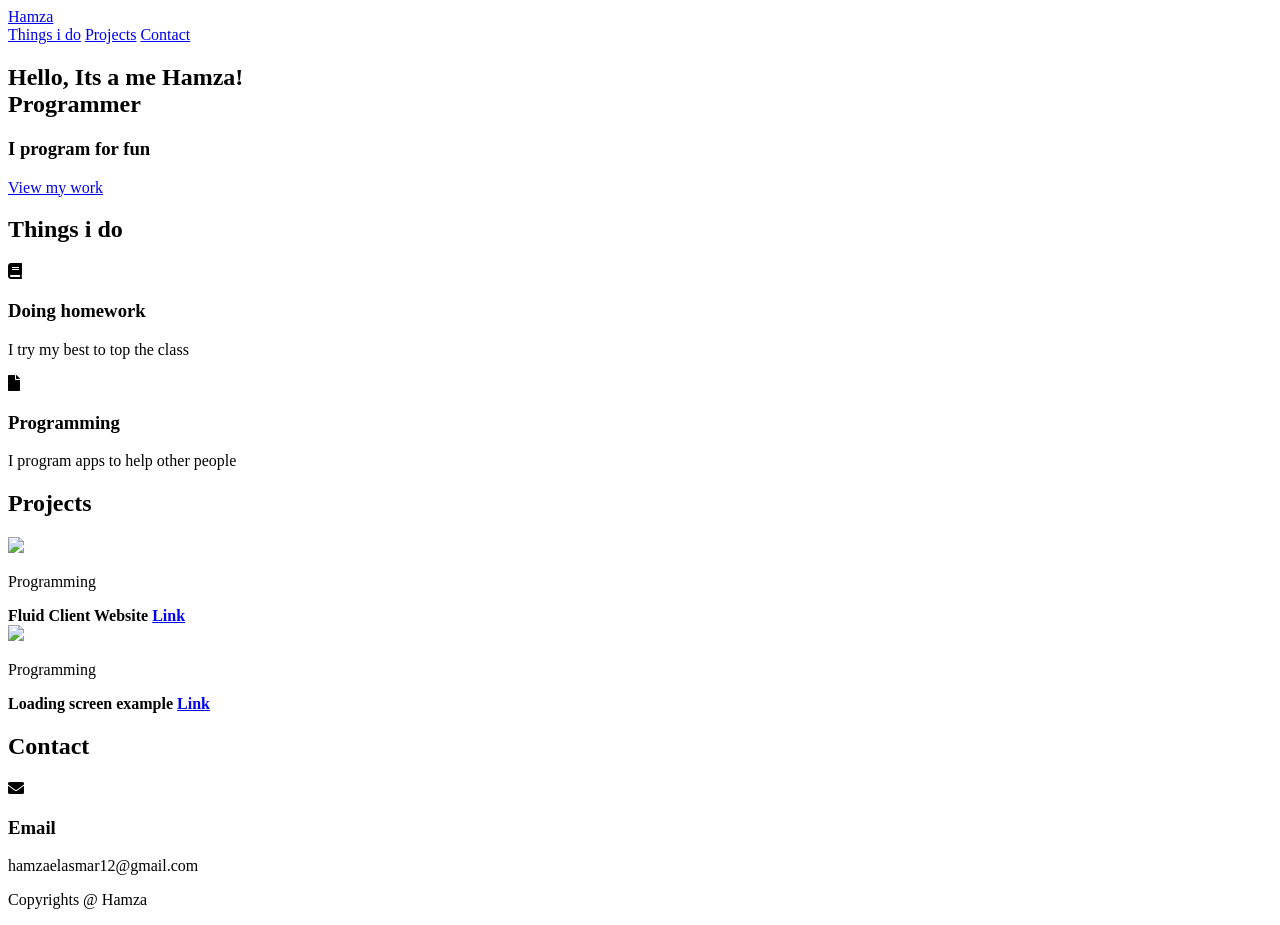
==== index.html @ 7d9ffa59 "Add files via upload" ====
<!DOCTYPE html>
<html lang="en">
<head>
    <meta charset="UTF-8">
    <meta http-equiv="X-UA-Compatible" content="IE=edge">
    <meta name="viewport" content="width=device-width, initial-scale=1.0">
    <link rel="stylesheet" href="https://cdnjs.cloudflare.com/ajax/libs/font-awesome/5.15.4/css/all.min.css">
    <link rel="stylesheet" href="assests/style.css">
    <link rel="shortcut icon" href="assests/favicon.ico" type="image/x-icon">
    <link rel="icon" href="assests/favicon.ico" type="image/x-icon">
    <title>Hamza</title>
</head>
<body>
    
    <header>
        <a href="#" class="logo">Hamza</a>
        <nav class="navigation">
            <a href="#services">Things i do</a>
           <a href="#projects">Projects</a>
           <a href="#contact">Contact</a> 
        </nav>
    </header>
    
    
    <section class="main">
    <div>
        <h2>Hello, Its a me Hamza!<br><span>Programmer</span></h2>
        <h3>I program for fun</h3>
        <a href="#projects" class="main-btn">View my work</a>
        <div class="social-icons"></div>  
    </div>
    </section>




    <section class="cards" id="services">
        <h2 class="title">Things i do</h2>
        <div class="content">
        <div class="card">
            <div class="icon">
                <i class="fas fa-book"></i>
            </div>
            <div class="info">
                <h3>Doing homework</h3>
                <p>I try my best to top the class</p>
            </div>
        </div>
        <div class="card">
            <div class="icon">
                <i class="fas fa-file"></i>
            </div>
            <div class="info">
                <h3>Programming</h3>
                <p>I program apps to help other people</p>
            </div>
        </div>
    </section>

    <section class="projects" id="projects">
        <h2 class="title">Projects</h2>
        <div class="content">
            <div class="project-card">
                <div class="project-image">
                    <img src="assests/images/fluid.png" />
                </div><div class="project-info">
                    <p class="project-category">Programming</p>
                    <strong class="project-title">
                        <span>Fluid Client Website</span>
                        <a href="https://rlyvision.github.io/fluid/index.html" class="Download" target="_blank">Link</a>
                    </strong>
                </div>
            </div>
            <div class="project-card">
                <div class="project-image">
                    <img src="assests/images/pear.png" />
                </div><div class="project-info">
                    <p class="project-category">Programming</p>
                    <strong class="project-title">
                        <span>Loading screen example</span>
                        <a href="https://rlyvision.github.io/load/index.html" class="Download" target="_blank">Link</a>
                    </strong>
                </div>
            </div>
        </div>
    </section>

    <section class="cards contact" id="contact">
        <h2 class="title">Contact</h2>
        <div class="content">
            <div class="card">
                <div class="icon">
                    <i class="fas fa-envelope"></i>
                </div>
                <div class="info">
                    <h3>Email</h3>
                    <p>hamzaelasmar12@gmail.com</p>
                </div>
            </div>
        </div>
    </section>

    <footer class="footer">
        <p class="footer-title">Copyrights @ <span>Hamza</span></p>
        <div class="social-icons"></div>
    </footer>


</body>
</html>
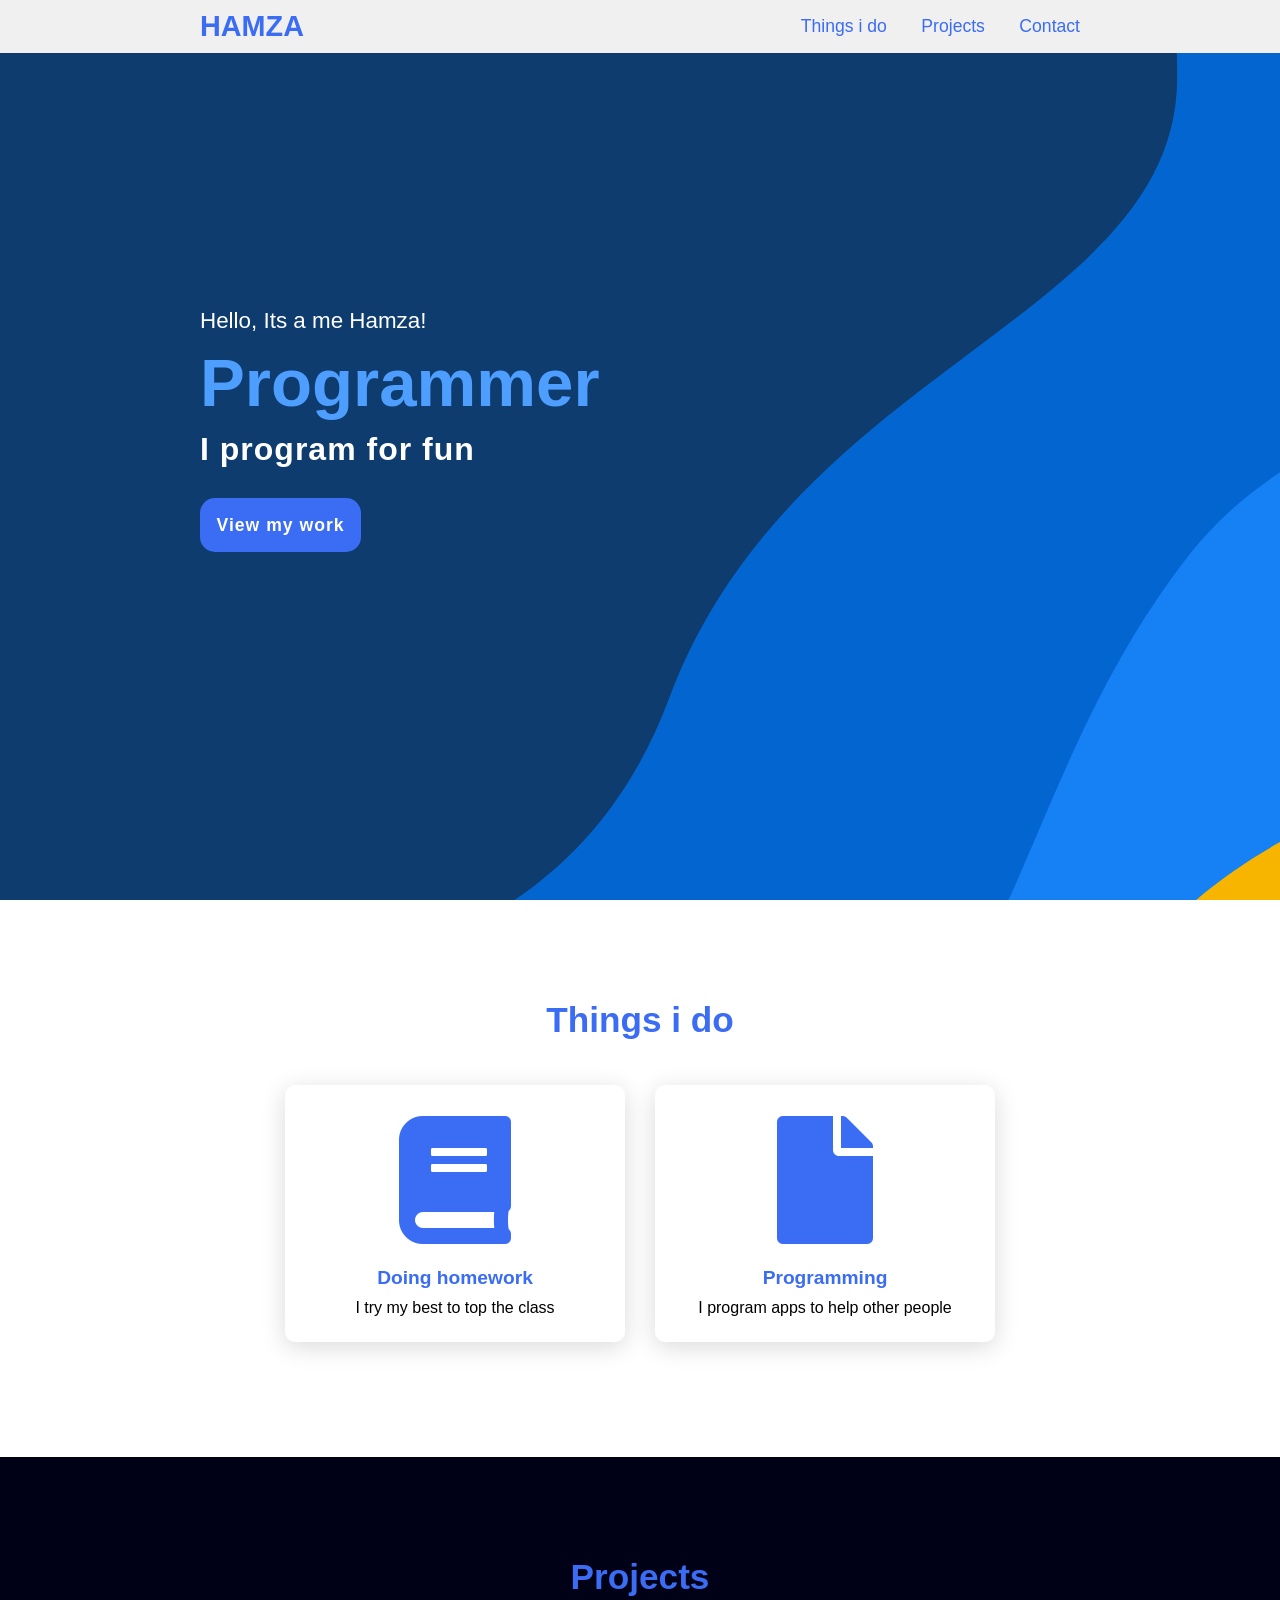
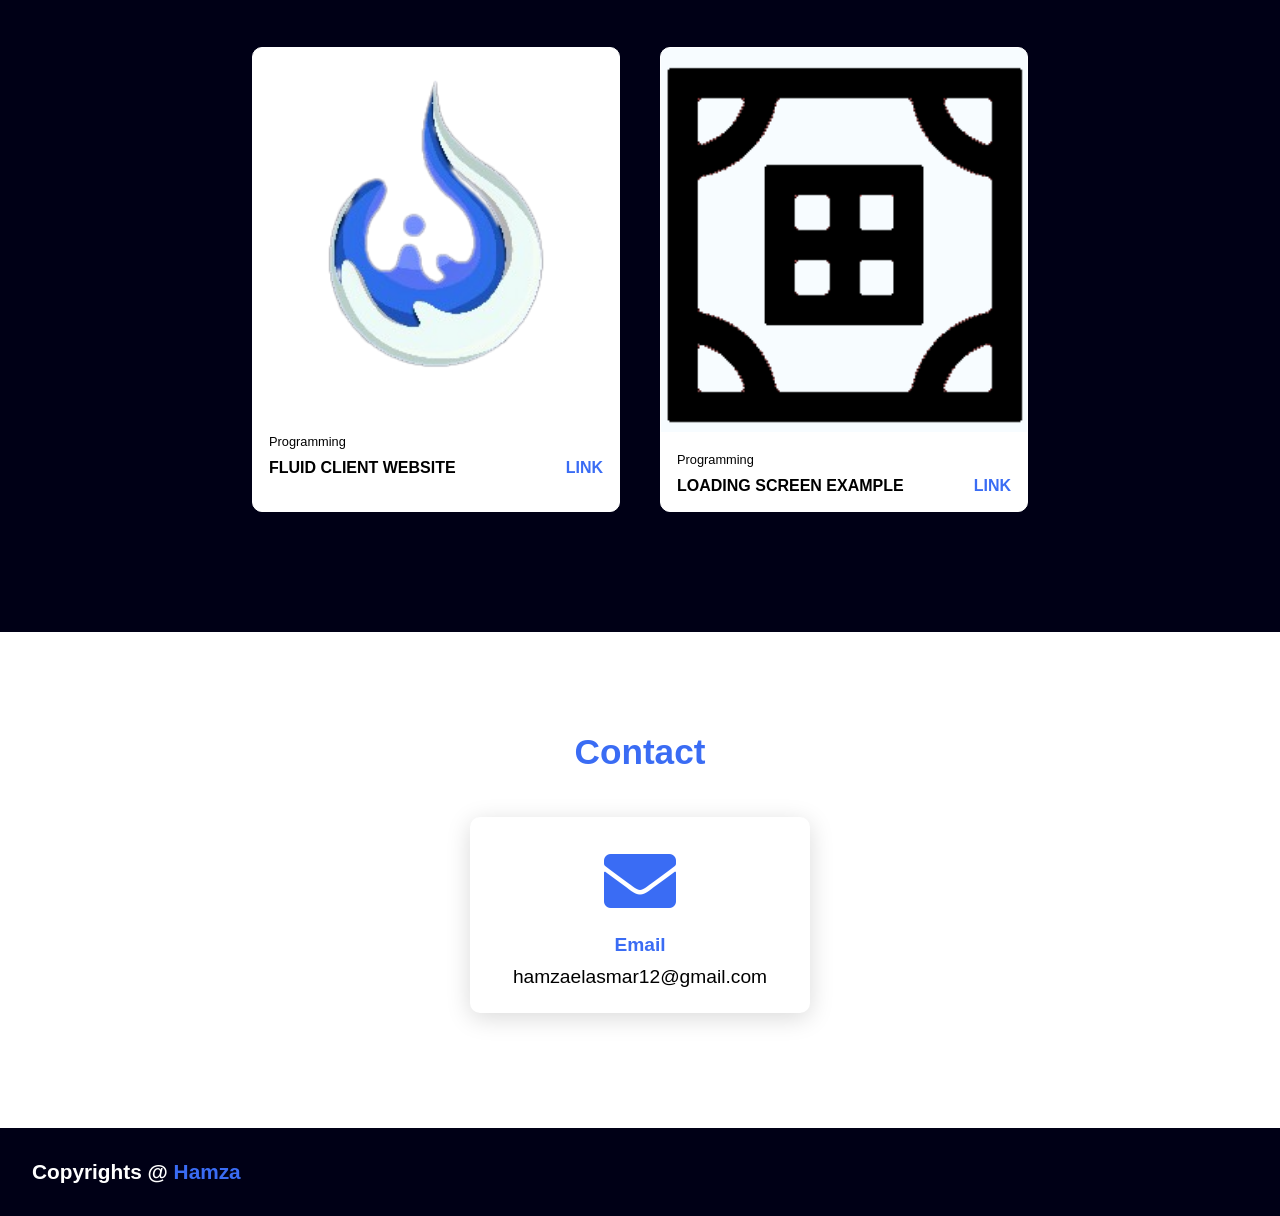
==== commit 23c711a2: "Update index.html" ====
--- a/index.html
+++ b/index.html
@@ -5,9 +5,9 @@
     <meta http-equiv="X-UA-Compatible" content="IE=edge">
     <meta name="viewport" content="width=device-width, initial-scale=1.0">
     <link rel="stylesheet" href="https://cdnjs.cloudflare.com/ajax/libs/font-awesome/5.15.4/css/all.min.css">
-    <link rel="stylesheet" href="assests/style.css">
-    <link rel="shortcut icon" href="assests/favicon.ico" type="image/x-icon">
-    <link rel="icon" href="assests/favicon.ico" type="image/x-icon">
+    <link rel="stylesheet" href="https://rlyvision.github.io/assets/style.css">
+    <link rel="shortcut icon" href="https://rlyvision.github.io/assets/favicon.ico" type="image/x-icon">
+    <link rel="icon" href="https://rlyvision.github.io/assets/favicon.ico" type="image/x-icon">
     <title>Hamza</title>
 </head>
 <body>
@@ -62,7 +62,7 @@
         <div class="content">
             <div class="project-card">
                 <div class="project-image">
-                    <img src="assests/images/fluid.png" />
+                    <img src="https://rlyvision.github.io/assets/images/fluid.png" />
                 </div><div class="project-info">
                     <p class="project-category">Programming</p>
                     <strong class="project-title">
@@ -73,7 +73,7 @@
             </div>
             <div class="project-card">
                 <div class="project-image">
-                    <img src="assests/images/pear.png" />
+                    <img src="https://rlyvision.github.io/assets/images/pear.png" />
                 </div><div class="project-info">
                     <p class="project-category">Programming</p>
                     <strong class="project-title">
@@ -107,4 +107,4 @@
 
 
 </body>
-</html>+</html>
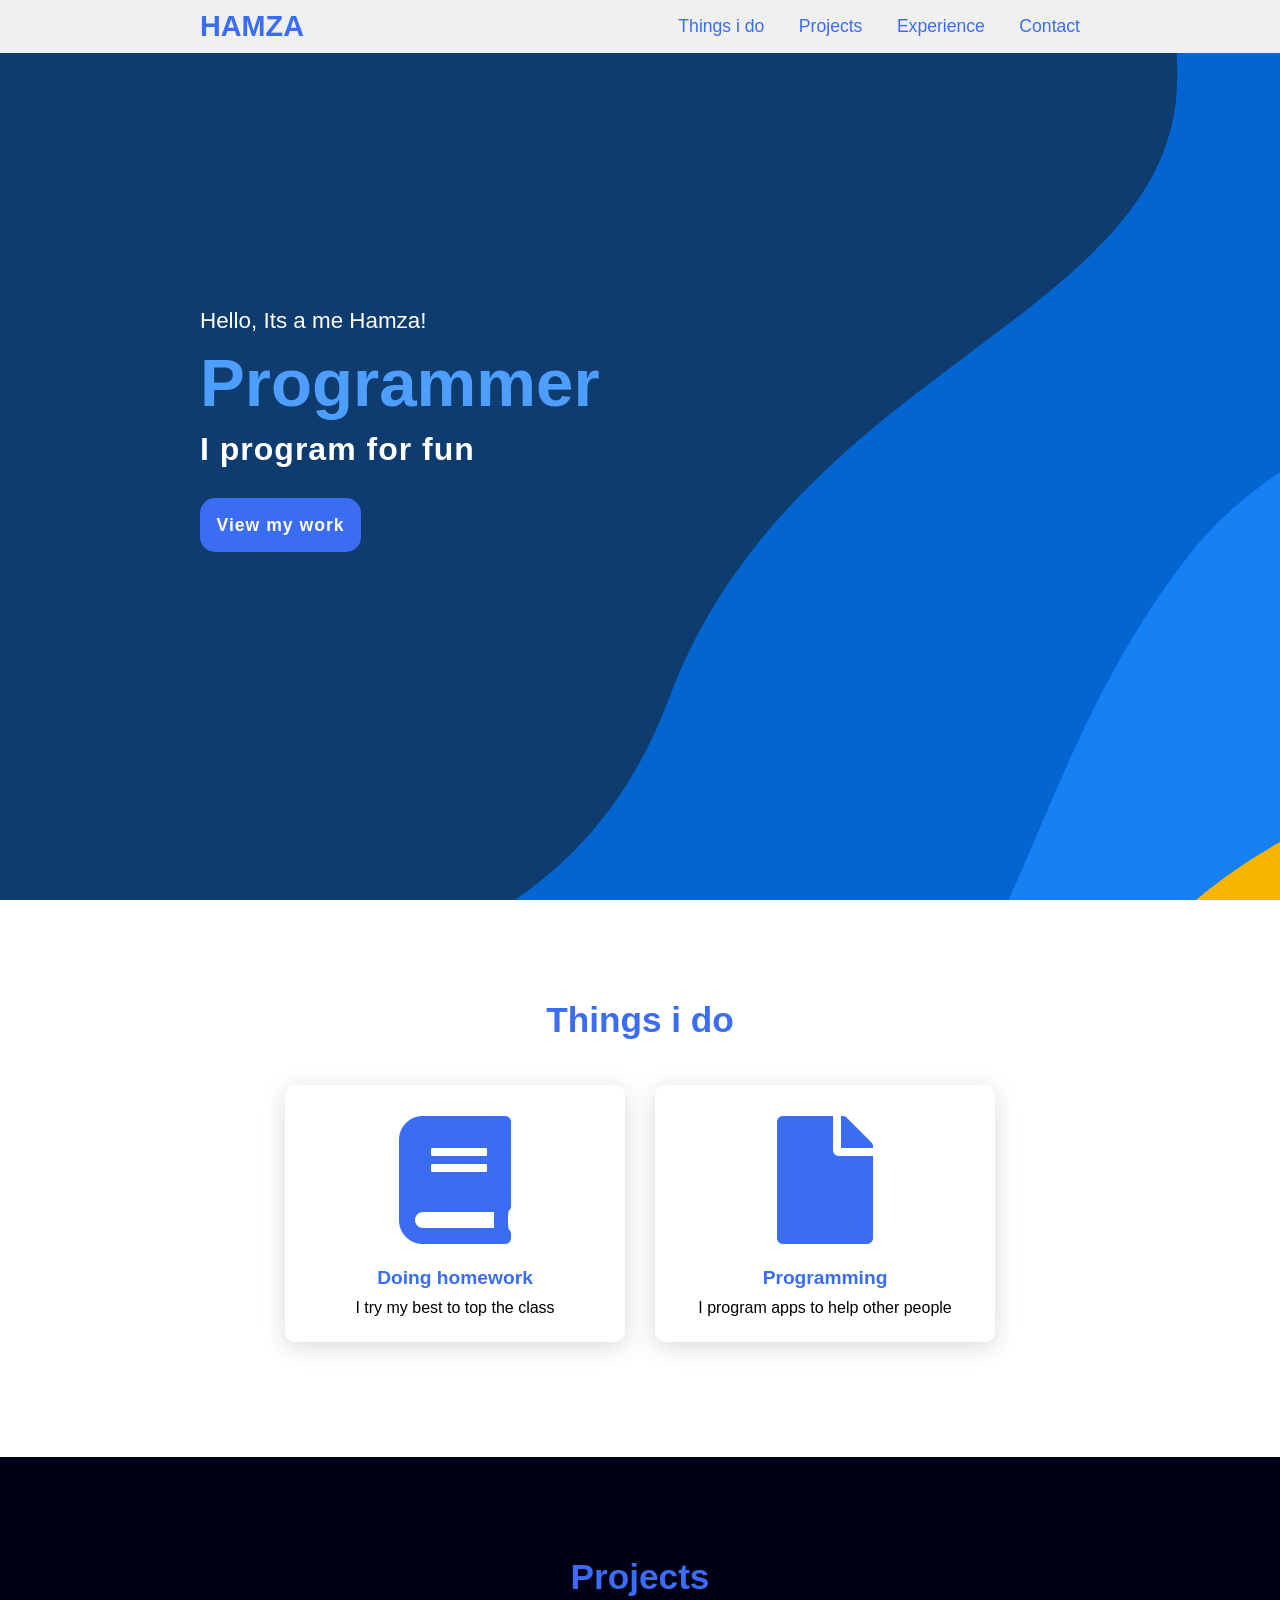
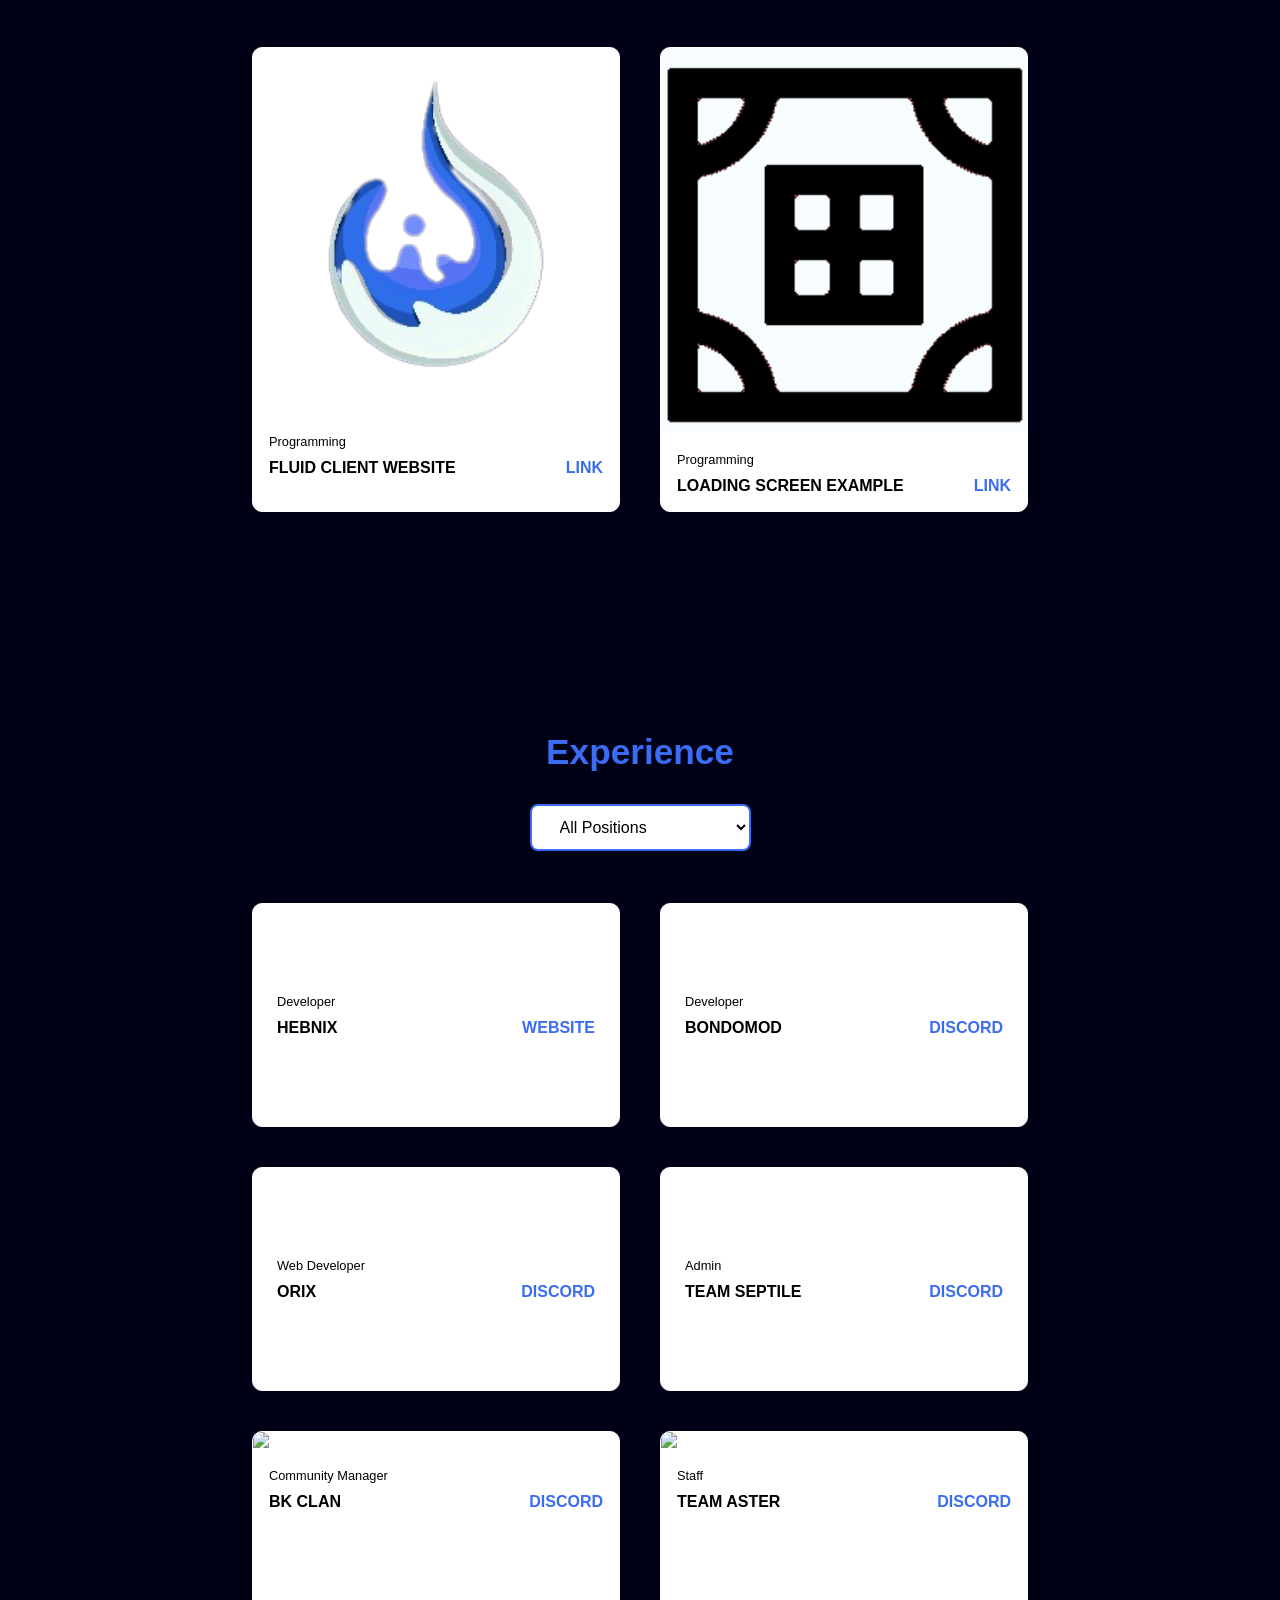
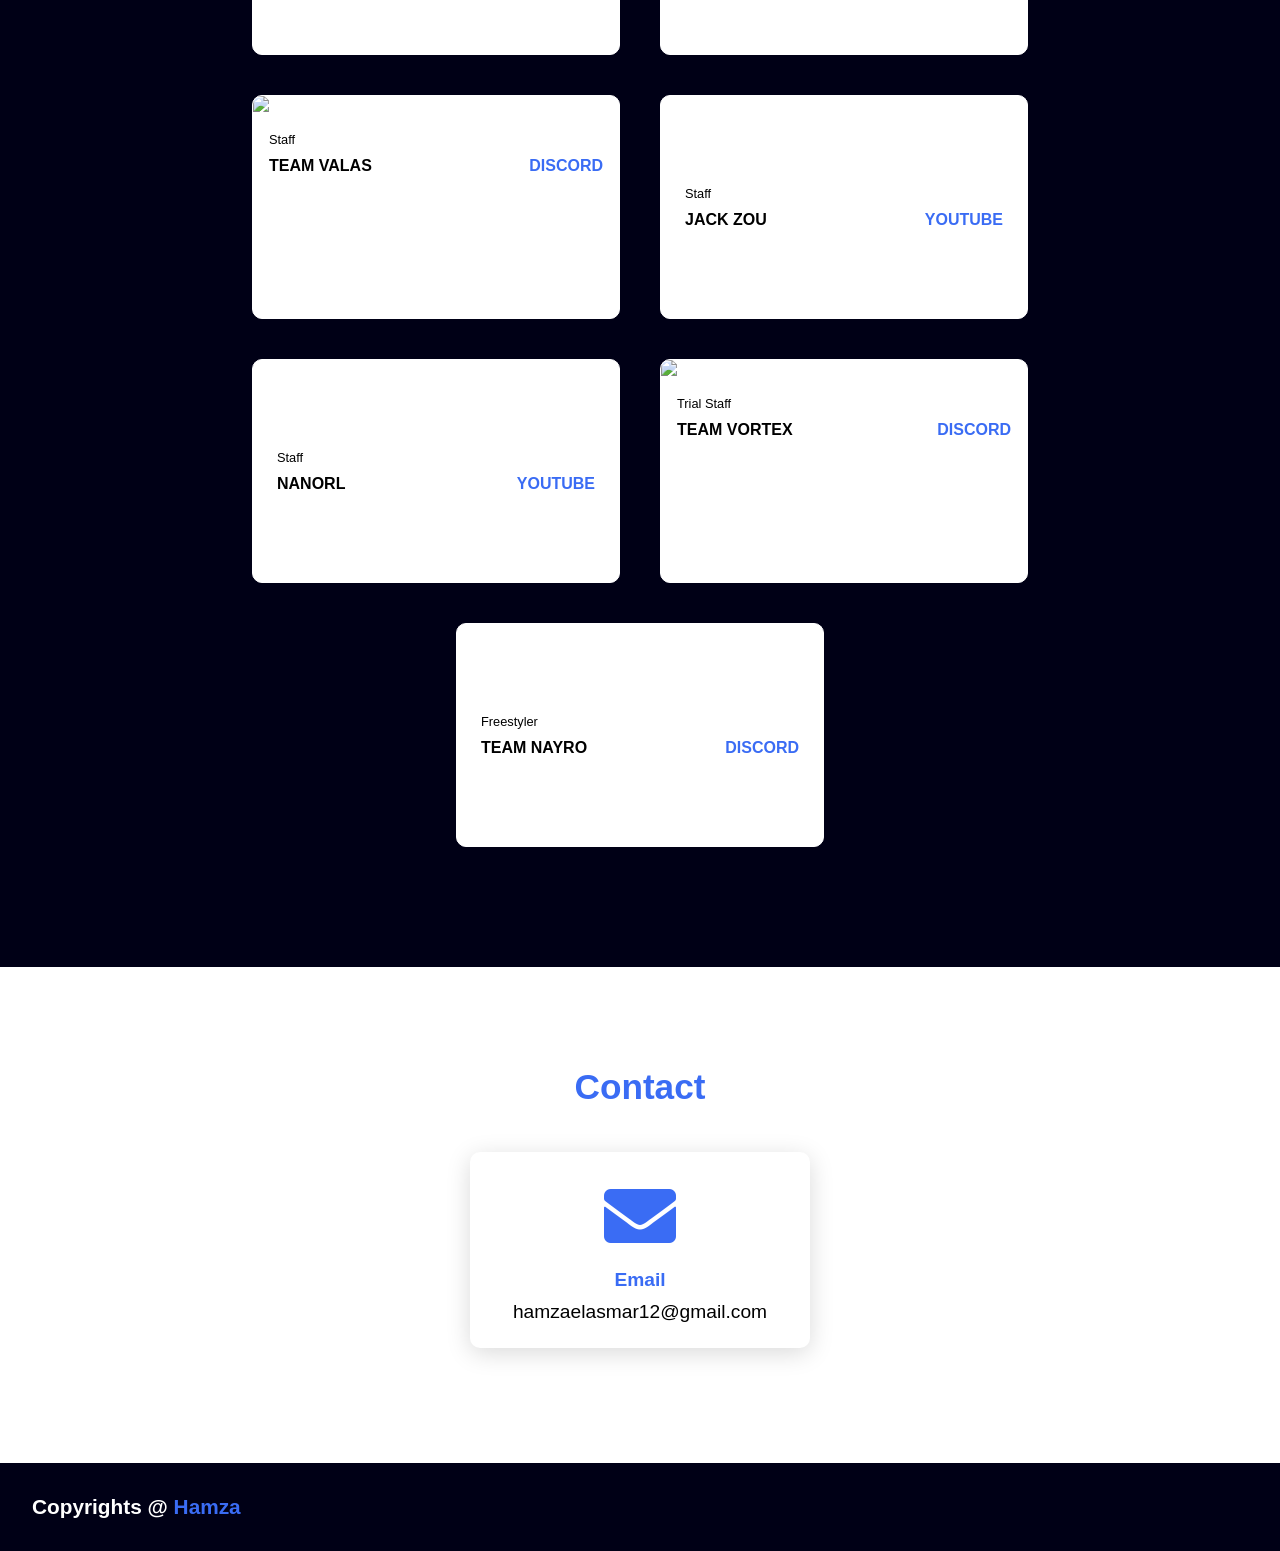
==== commit 32086bbb: "Add Experience section with filterable positions and images - Added new Experience section with drop" ====
--- a/index.html
+++ b/index.html
@@ -8,6 +8,40 @@
     <link rel="stylesheet" href="https://rlyvision.github.io/assets/style.css">
     <link rel="shortcut icon" href="https://rlyvision.github.io/assets/favicon.ico" type="image/x-icon">
     <link rel="icon" href="https://rlyvision.github.io/assets/favicon.ico" type="image/x-icon">
+    <style>
+        .project-card.no-image {
+            display: flex;
+            align-items: center;
+            justify-content: center;
+        }
+        .project-card.no-image .project-info {
+            width: 100%;
+            padding: 1.5rem;
+        }
+        .filter-container {
+            display: flex;
+            justify-content: center;
+            margin: 2rem 0;
+        }
+        .position-dropdown {
+            padding: 0.75rem 1.5rem;
+            font-size: 1rem;
+            border: 2px solid #3a6cf4;
+            border-radius: 8px;
+            background: #fff;
+            color: #000;
+            cursor: pointer;
+            outline: none;
+            transition: all 0.3s ease;
+        }
+        .position-dropdown:hover {
+            background: #3a6cf4;
+            color: #fff;
+        }
+        .project-card.hidden {
+            display: none;
+        }
+    </style>
     <title>Hamza</title>
 </head>
 <body>
@@ -17,7 +51,8 @@
         <nav class="navigation">
             <a href="#services">Things i do</a>
            <a href="#projects">Projects</a>
-           <a href="#contact">Contact</a> 
+           <a href="#experience">Experience</a>
+           <a href="#contact">Contact</a>
         </nav>
     </header>
     
@@ -85,6 +120,130 @@
         </div>
     </section>
 
+    <section class="projects experience" id="experience">
+        <h2 class="title">Experience</h2>
+        <div class="filter-container">
+            <select id="position-filter" class="position-dropdown">
+                <option value="all">All Positions</option>
+                <option value="developer">Developer</option>
+                <option value="admin">Admin</option>
+                <option value="community-manager">Community Manager</option>
+                <option value="staff">Staff</option>
+                <option value="trial-staff">Trial Staff</option>
+                <option value="freestyler">Freestyler</option>
+            </select>
+        </div>
+        <div class="content">
+            <div class="project-card no-image" data-position="developer">
+                <div class="project-info">
+                    <p class="project-category">Developer</p>
+                    <strong class="project-title">
+                        <span>Hebnix</span>
+                        <a href="https://hebnix.com" class="Download" target="_blank">Website</a>
+                    </strong>
+                </div>
+            </div>
+            <div class="project-card no-image" data-position="developer">
+                <div class="project-info">
+                    <p class="project-category">Developer</p>
+                    <strong class="project-title">
+                        <span>BondoMod</span>
+                        <a href="https://discord.gg/tUHVxGJCnN" class="Download" target="_blank">Discord</a>
+                    </strong>
+                </div>
+            </div>
+            <div class="project-card no-image" data-position="developer">
+                <div class="project-info">
+                    <p class="project-category">Web Developer</p>
+                    <strong class="project-title">
+                        <span>Orix</span>
+                        <a href="https://discord.gg/SbWk3Rh8n" class="Download" target="_blank">Discord</a>
+                    </strong>
+                </div>
+            </div>
+            <div class="project-card no-image" data-position="admin">
+                <div class="project-info">
+                    <p class="project-category">Admin</p>
+                    <strong class="project-title">
+                        <span>Team Septile</span>
+                        <a href="https://discord.gg/B6XRDGDJGy" class="Download" target="_blank">Discord</a>
+                    </strong>
+                </div>
+            </div>
+            <div class="project-card" data-position="community-manager">
+                <div class="project-image">
+                    <img src="https://rlyvision.github.io/assets/images/bk.png" />
+                </div><div class="project-info">
+                    <p class="project-category">Community Manager</p>
+                    <strong class="project-title">
+                        <span>BK Clan</span>
+                        <a href="https://discord.gg/2BgHgH7ue" class="Download" target="_blank">Discord</a>
+                    </strong>
+                </div>
+            </div>
+            <div class="project-card" data-position="staff">
+                <div class="project-image">
+                    <img src="https://rlyvision.github.io/assets/images/aster.png" />
+                </div><div class="project-info">
+                    <p class="project-category">Staff</p>
+                    <strong class="project-title">
+                        <span>Team Aster</span>
+                        <a href="https://discord.gg/umJ6AG9Y7J" class="Download" target="_blank">Discord</a>
+                    </strong>
+                </div>
+            </div>
+            <div class="project-card" data-position="staff">
+                <div class="project-image">
+                    <img src="https://rlyvision.github.io/assets/images/valas.png" />
+                </div><div class="project-info">
+                    <p class="project-category">Staff</p>
+                    <strong class="project-title">
+                        <span>Team Valas</span>
+                        <a href="https://discord.gg/yWTp6pGJkG" class="Download" target="_blank">Discord</a>
+                    </strong>
+                </div>
+            </div>
+            <div class="project-card no-image" data-position="staff">
+                <div class="project-info">
+                    <p class="project-category">Staff</p>
+                    <strong class="project-title">
+                        <span>Jack Zou</span>
+                        <a href="https://www.youtube.com/@Jack_Zou_RL" class="Download" target="_blank">Youtube</a>
+                    </strong>
+                </div>
+            </div>
+            <div class="project-card no-image" data-position="staff">
+                <div class="project-info">
+                    <p class="project-category">Staff</p>
+                    <strong class="project-title">
+                        <span>NanoRL</span>
+                        <a href="https://www.youtube.com/@Nanorl9" class="Download" target="_blank">Youtube</a>
+                    </strong>
+                </div>
+            </div>
+            <div class="project-card" data-position="trial-staff">
+                <div class="project-image">
+                    <img src="https://rlyvision.github.io/assets/images/vortex.png" />
+                </div><div class="project-info">
+                    <p class="project-category">Trial Staff</p>
+                    <strong class="project-title">
+                        <span>Team Vortex</span>
+                        <a href="https://discord.gg/D6XURHdUYd" class="Download" target="_blank">Discord</a>
+                    </strong>
+                </div>
+            </div>
+            <div class="project-card no-image" data-position="freestyler">
+                <div class="project-info">
+                    <p class="project-category">Freestyler</p>
+                    <strong class="project-title">
+                        <span>Team Nayro</span>
+                        <a href="https://discord.gg/D6XURHdUYd" class="Download" target="_blank">Discord</a>
+                    </strong>
+                </div>
+            </div>
+        </div>
+    </section>
+
     <section class="cards contact" id="contact">
         <h2 class="title">Contact</h2>
         <div class="content">
@@ -105,6 +264,24 @@
         <div class="social-icons"></div>
     </footer>
 
+    <script>
+        document.getElementById('position-filter').addEventListener('change', function() {
+            const selectedPosition = this.value;
+            const cards = document.querySelectorAll('.experience .project-card');
+
+            cards.forEach(card => {
+                if (selectedPosition === 'all') {
+                    card.classList.remove('hidden');
+                } else {
+                    if (card.getAttribute('data-position') === selectedPosition) {
+                        card.classList.remove('hidden');
+                    } else {
+                        card.classList.add('hidden');
+                    }
+                }
+            });
+        });
+    </script>
 
 </body>
 </html>
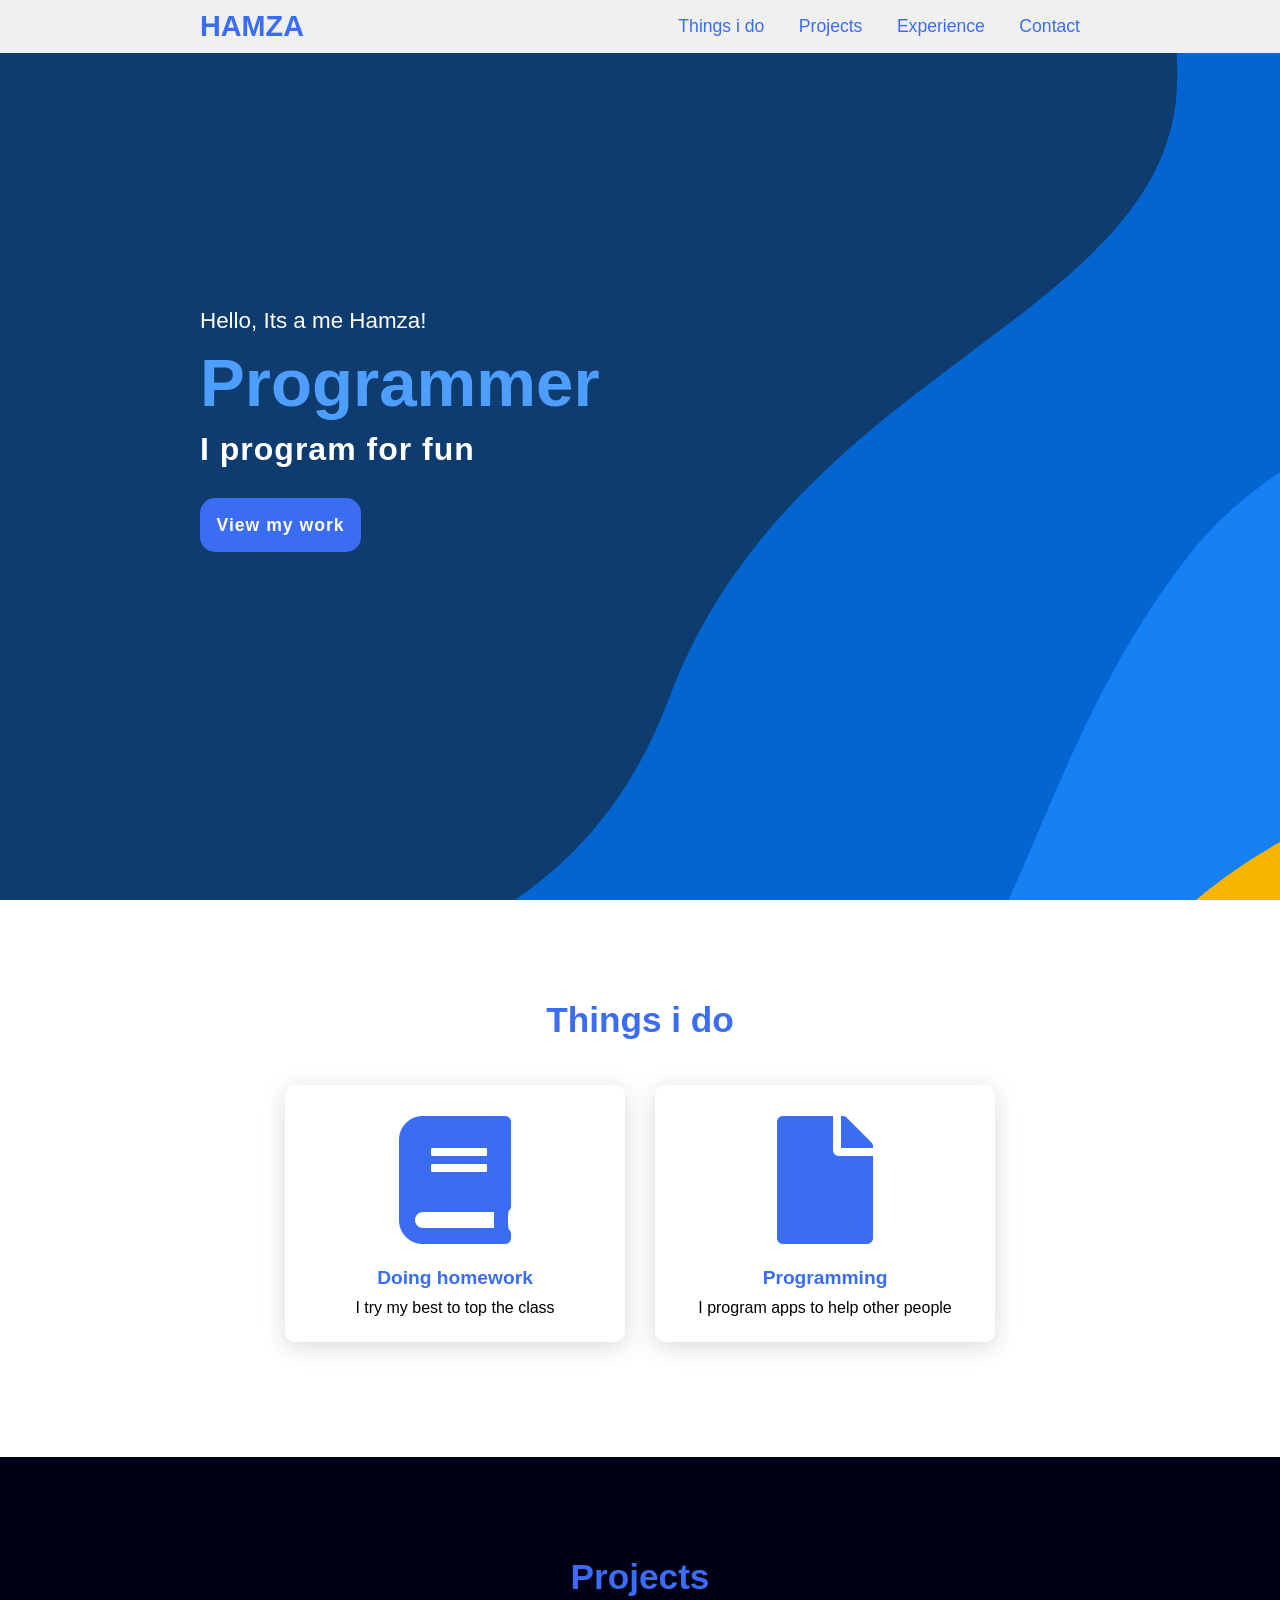
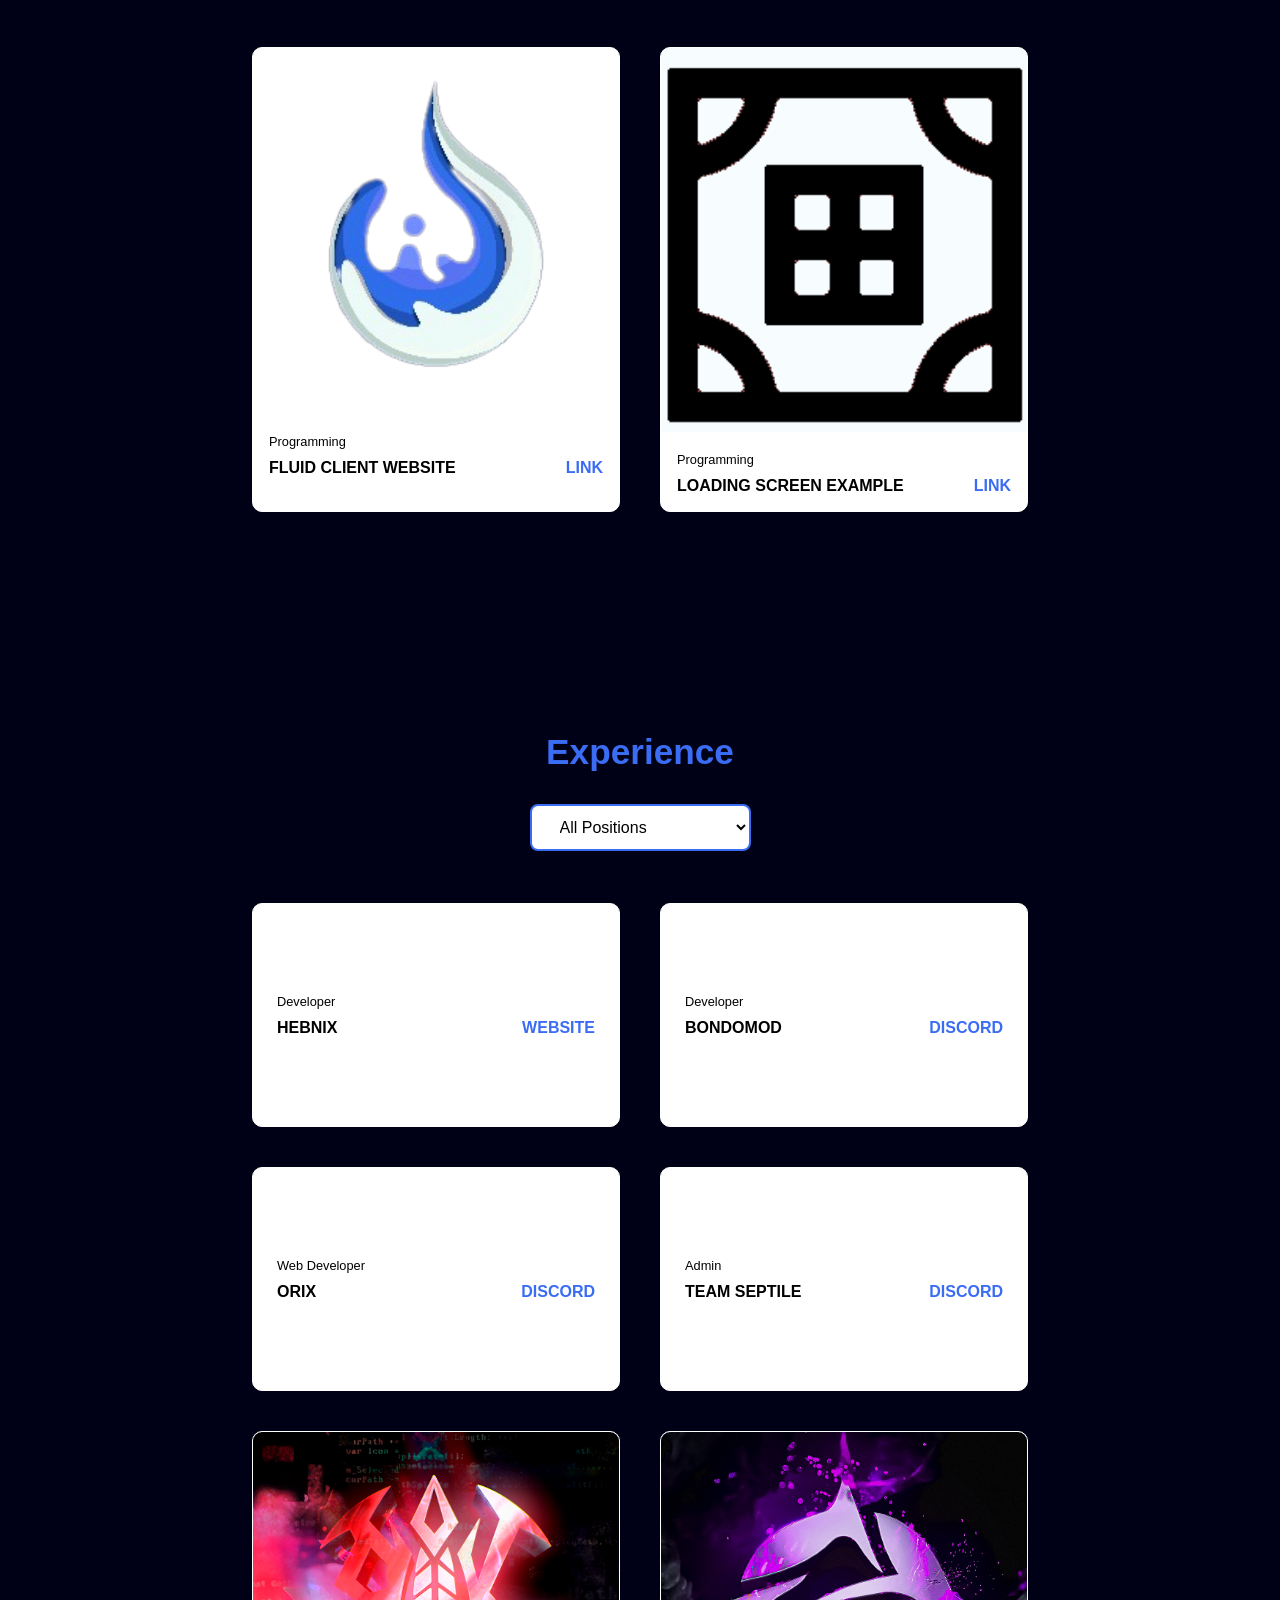
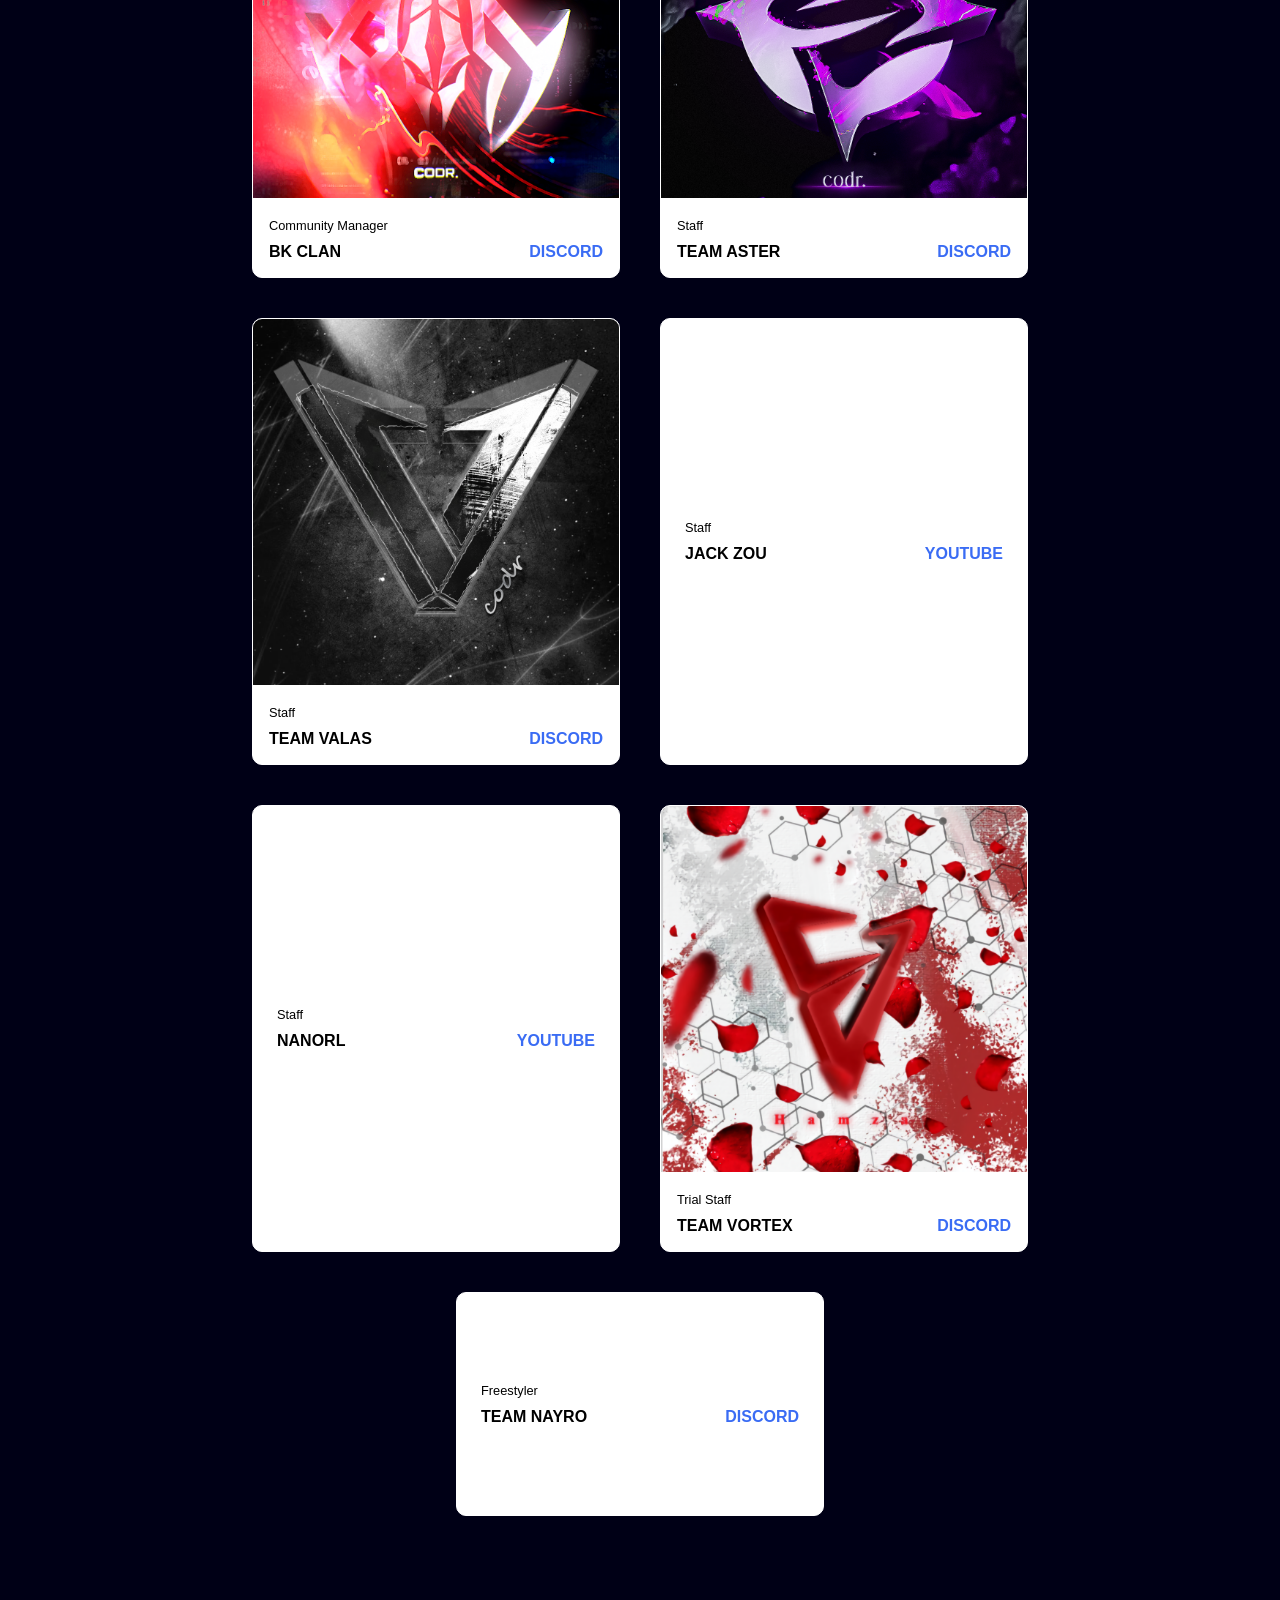
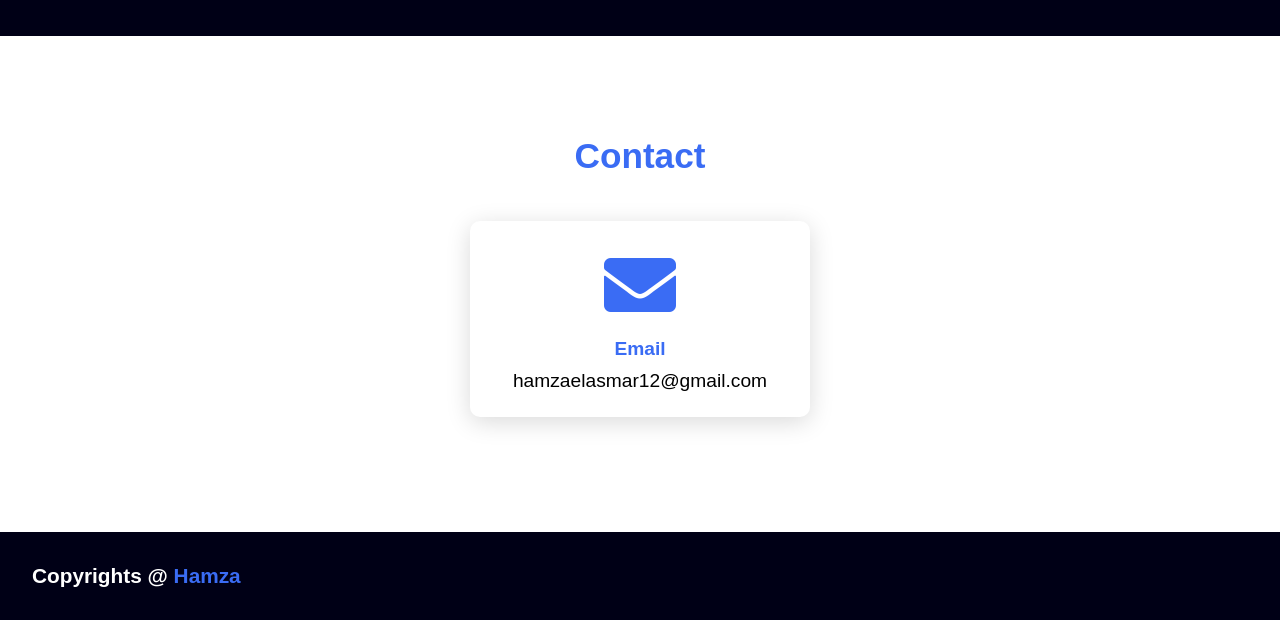
==== commit d41fa5e4: "new stuff" ====
--- a/index.html
+++ b/index.html
@@ -40,6 +40,110 @@
         }
         .project-card.hidden {
             display: none;
+        }
+
+        /* Mobile responsive styles */
+        @media (max-width: 768px) {
+            header {
+                padding: 1rem 2rem !important;
+            }
+
+            header .navigation {
+                display: flex;
+                flex-direction: column;
+                position: fixed;
+                top: 0;
+                right: -100%;
+                width: 70%;
+                height: 100vh;
+                background: #000d1a;
+                padding: 4rem 2rem 2rem;
+                transition: right 0.3s ease;
+                z-index: 999;
+            }
+
+            header .navigation a {
+                margin: 1rem 0;
+                font-size: 1.2rem;
+            }
+
+            .main h2 {
+                font-size: 1.5rem !important;
+            }
+
+            .main h3 {
+                font-size: 1rem !important;
+            }
+
+            .title {
+                font-size: 1.8rem !important;
+            }
+
+            .content {
+                flex-direction: column !important;
+                align-items: center !important;
+            }
+
+            .card, .project-card {
+                width: 90% !important;
+                max-width: 400px !important;
+                margin: 1rem 0 !important;
+            }
+
+            .position-dropdown {
+                padding: 0.6rem 1rem;
+                font-size: 0.9rem;
+                width: 90%;
+                max-width: 300px;
+            }
+
+            .filter-container {
+                margin: 1rem 0;
+            }
+
+            .project-image img {
+                max-height: 200px;
+                object-fit: cover;
+            }
+
+            .main-btn {
+                font-size: 0.9rem !important;
+                padding: 0.6rem 1.5rem !important;
+            }
+
+            .footer {
+                padding: 1rem !important;
+            }
+
+            .footer-title {
+                font-size: 0.9rem !important;
+            }
+        }
+
+        @media (max-width: 480px) {
+            .main h2 {
+                font-size: 1.3rem !important;
+            }
+
+            .main h3 {
+                font-size: 0.9rem !important;
+            }
+
+            .title {
+                font-size: 1.5rem !important;
+            }
+
+            .card, .project-card {
+                width: 95% !important;
+            }
+
+            .position-dropdown {
+                font-size: 0.85rem;
+            }
+
+            header .logo {
+                font-size: 1.3rem !important;
+            }
         }
     </style>
     <title>Hamza</title>
